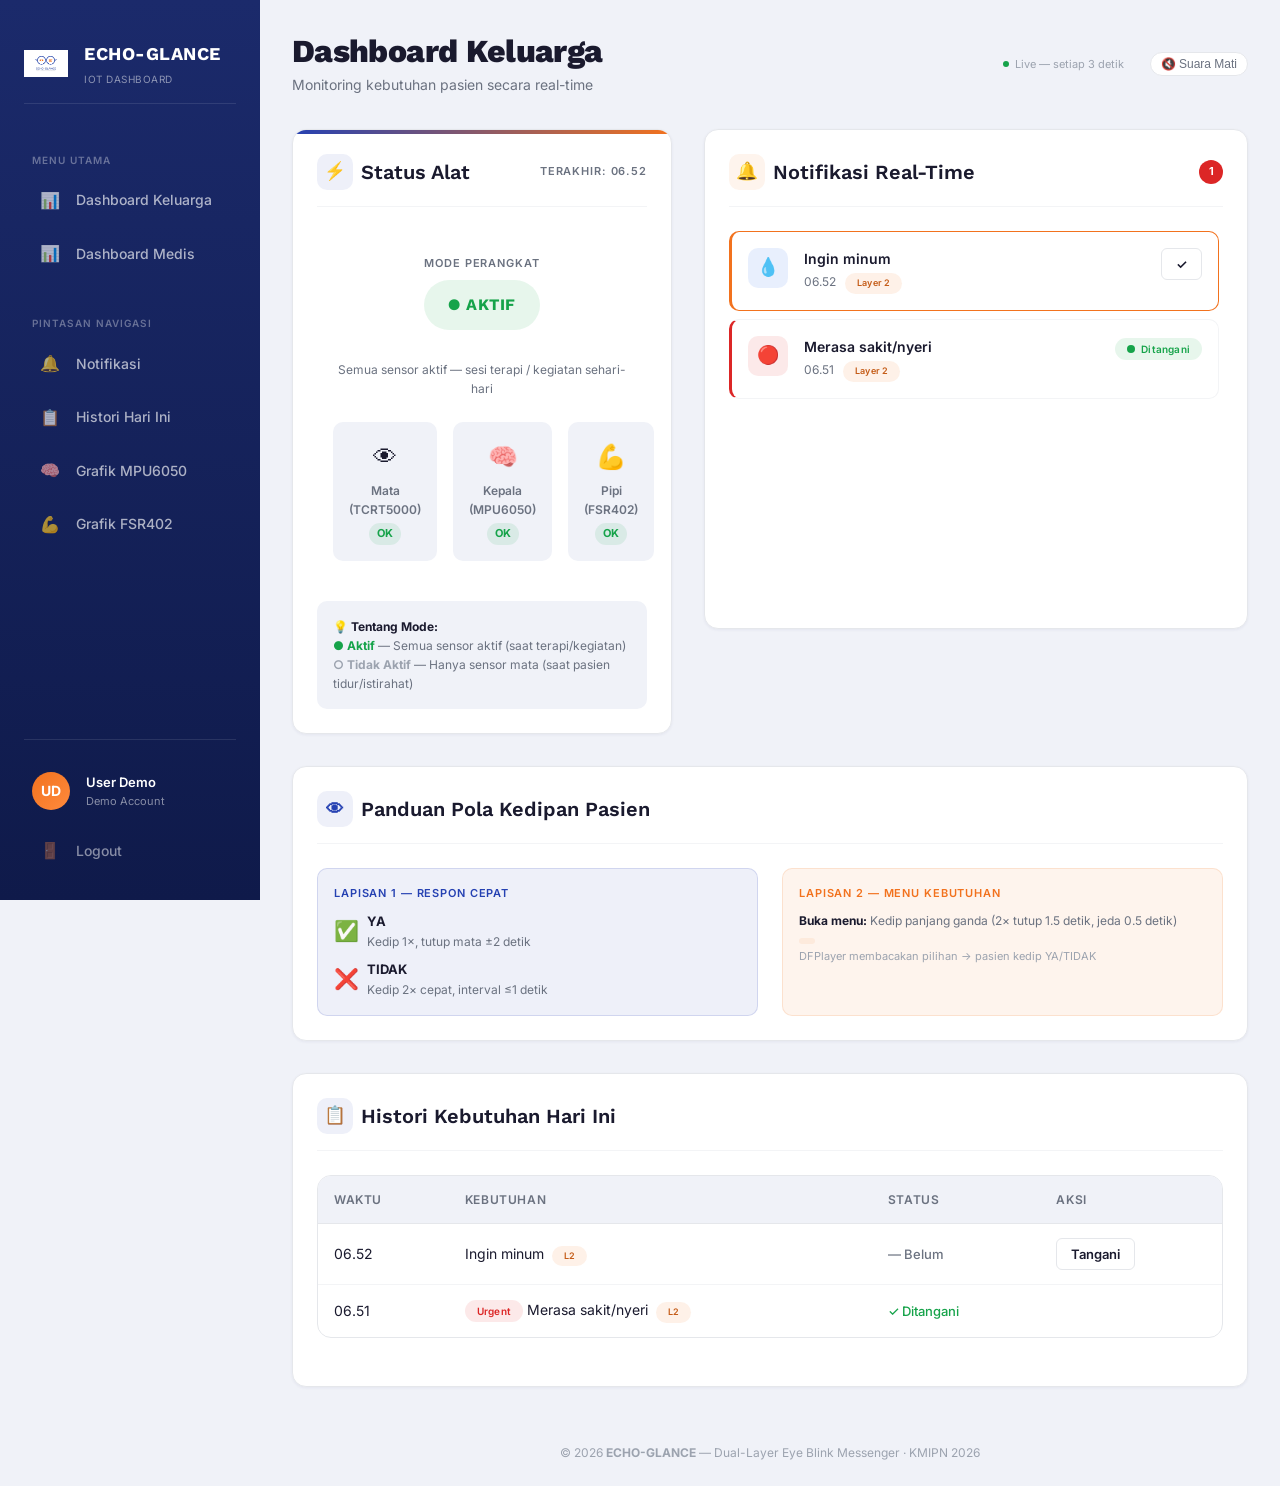
==== dashboard-keluarga.html @ a1eda0a3 "Add files via upload" ====
<!DOCTYPE html>
<html lang="id">
<head>
    <meta charset="UTF-8">
    <meta name="viewport" content="width=device-width, initial-scale=1.0">
    <meta name="description" content="ECHO-GLANCE — Dual-Layer Eye Blink Messenger IoT Dashboard">
    <title>ECHO-GLANCE - Dashboard</title>
    <link rel="icon" type="image/png" href="assets/img/logo_echo_glance.png">
    <link rel="preconnect" href="https://fonts.googleapis.com">
    <link rel="preconnect" href="https://fonts.gstatic.com" crossorigin>
    <link rel="stylesheet" href="assets/css/style.css">
    <link rel="stylesheet" href="assets/css/dashboard.css">
</head>
<body>
<!-- Mobile Menu Toggle -->
<button class="mobile-menu-toggle" id="mobileMenuToggle" aria-label="Toggle Menu">☰</button>
<!-- Mobile Overlay -->
<div class="mobile-overlay" id="mobileOverlay"></div>
<!-- Sidebar -->
<aside class="sidebar" id="sidebar">
    <div class="sidebar-logo">
        <img src="assets/img/logo_echo_glance.png" alt="ECHO-GLANCE Logo">
        <div>
            <div class="brand-name">ECHO-GLANCE</div>
            <div class="brand-tagline">IoT Dashboard</div>
        </div>
    </div>
    <nav class="sidebar-nav">
        <div class="nav-section-label">Menu Utama</div>
        <a href="dashboard-keluarga.html" class="nav-item"><span class="nav-icon">📊</span><span>Dashboard Keluarga</span></a>
        <a href="dashboard-medis.html" class="nav-item"><span class="nav-icon">📊</span><span>Dashboard Medis</span></a>
        
        <div class="nav-section-label" style="margin-top: var(--space-md);">Pintasan Navigasi</div>
        <a href="#overview" class="nav-item" onclick="if(window.switchTab) switchTab('overview')"><span class="nav-icon">🔔</span><span>Notifikasi</span></a>
        <a href="#histori" class="nav-item" onclick="if(window.switchTab) switchTab('histori')"><span class="nav-icon">📋</span><span>Histori Hari Ini</span></a>
        <a href="#grafik-mpu" class="nav-item" onclick="if(window.switchTab) switchTab('grafik')"><span class="nav-icon">🧠</span><span>Grafik MPU6050</span></a>
        <a href="#grafik-fsr" class="nav-item" onclick="if(window.switchTab) switchTab('grafik')"><span class="nav-icon">💪</span><span>Grafik FSR402</span></a>
    </nav>
    <div class="sidebar-footer">
        <div class="sidebar-user">
            <div class="user-avatar">UD</div>
            <div class="user-info">
                <div class="user-name">User Demo</div>
                <div class="user-role">Demo Account</div>
            </div>
        </div>
        <a href="index.html" class="nav-item" style="margin-top: var(--space-sm); color: rgba(255,255,255,0.5);">
            <span class="nav-icon">🚪</span><span>Logout</span>
        </a>
    </div>
</aside>
<script>
document.addEventListener('DOMContentLoaded', function() {
    const toggle = document.getElementById('mobileMenuToggle');
    const sidebar = document.getElementById('sidebar');
    const overlay = document.getElementById('mobileOverlay');
    if (toggle) toggle.addEventListener('click', () => { sidebar.classList.toggle('open'); overlay.classList.toggle('show'); });
    if (overlay) overlay.addEventListener('click', () => { sidebar.classList.remove('open'); overlay.classList.remove('show'); });
    
    document.querySelectorAll('.sidebar-nav a').forEach(a => {
        a.addEventListener('click', () => {
            if(sidebar.classList.contains('open')) {
                sidebar.classList.remove('open');
                overlay.classList.remove('show');
            }
        });
    });
});
</script>
<main class="main-content">
    <!-- Header -->
    <div class="dashboard-header animate-fadeInUp">
        <div>
            <h1>Dashboard Keluarga</h1>
            <p class="page-subtitle">Monitoring kebutuhan pasien secara real-time</p>
        </div>
        <div class="header-actions">
            <div class="refresh-indicator">
                <span class="refresh-dot"></span>
                <span>Live — setiap 3 detik</span>
            </div>
            <button class="audio-toggle" id="audioToggleBtn" onclick="EchoGlance.toggleAudio()">
                🔇 Suara Mati
            </button>
        </div>
    </div>

    <!-- Top Grid: Device Status + Notifications -->
    <div class="grid-keluarga-top">
        <!-- Device Status Card -->
        <div class="card device-status-card animate-fadeInUp stagger-1">
            <div class="card-header">
                <h3>
                    <span class="card-icon card-icon-primary">⚡</span>
                    Status Alat
                </h3>
                <span class="label-small" id="deviceLastUpdated">—</span>
            </div>

            <div class="status-device">
                <div class="device-mode-label">Mode Perangkat</div>
                <div class="status-badge-lg tidak-aktif" id="deviceModeBadge">
                    ○ MEMUAT...
                </div>
                <p id="deviceModeDesc" style="font-size:0.75rem;color:var(--color-text-muted);margin-top:6px;margin-bottom:var(--space-md);">
                    Memuat status perangkat...
                </p>

                <div class="sensor-grid">
                    <div class="sensor-item">
                        <span class="sensor-icon">👁</span>
                        <span class="sensor-name">Mata (TCRT5000)</span>
                        <span class="sensor-status ok" id="sensorMata">—</span>
                    </div>
                    <div class="sensor-item">
                        <span class="sensor-icon">🧠</span>
                        <span class="sensor-name">Kepala (MPU6050)</span>
                        <span class="sensor-status ok" id="sensorMPU">—</span>
                    </div>
                    <div class="sensor-item">
                        <span class="sensor-icon">💪</span>
                        <span class="sensor-name">Pipi (FSR402)</span>
                        <span class="sensor-status ok" id="sensorFSR">—</span>
                    </div>
                </div>
            </div>

            <!-- Mode Info -->
            <div style="margin-top:var(--space-md);padding:var(--space-md);background:var(--color-bg);border-radius:var(--radius-md);font-size:0.75rem;color:var(--color-text-muted);">
                <strong style="color:var(--color-text);">💡 Tentang Mode:</strong><br>
                <strong style="color:var(--color-success);">● Aktif</strong> — Semua sensor aktif (saat terapi/kegiatan)<br>
                <strong style="color:#9CA3AF;">○ Tidak Aktif</strong> — Hanya sensor mata (saat pasien tidur/istirahat)
            </div>
        </div>

        <!-- Notification Panel -->
        <div class="card notification-panel animate-fadeInUp stagger-2">
            <div class="card-header">
                <h3>
                    <span class="card-icon card-icon-accent">🔔</span>
                    Notifikasi Real-Time
                </h3>
                <div class="notification-count zero" id="notifCountBadge">0</div>
            </div>

            <div class="notification-list" id="notificationList">
                <div class="empty-state">
                    <div class="empty-icon">⏳</div>
                    <div class="empty-title">Memuat notifikasi...</div>
                </div>
            </div>
        </div>
    </div>

    <!-- Blink Pattern Guide -->
    <div class="card animate-fadeInUp stagger-3" style="margin-bottom:var(--space-xl);">
        <div class="card-header">
            <h3>
                <span class="card-icon card-icon-primary">👁</span>
                Panduan Pola Kedipan Pasien
            </h3>
        </div>

        <div class="grid-2col gap-lg">
            <!-- Layer 1 -->
            <div style="padding:var(--space-md);border-radius:var(--radius-md);background:var(--color-primary-surface);border:1px solid rgba(37,65,178,0.15);">
                <div class="label-small" style="color:var(--color-primary);margin-bottom:var(--space-sm);">Lapisan 1 — Respon Cepat</div>
                <div style="display:flex;flex-direction:column;gap:var(--space-sm);">
                    <div style="display:flex;align-items:center;gap:var(--space-sm);font-size:0.8125rem;">
                        <span style="font-size:1.25rem;">✅</span>
                        <div>
                            <strong style="color:var(--color-text);">YA</strong>
                            <div style="color:var(--color-text-muted);font-size:0.75rem;">Kedip 1×, tutup mata ±2 detik</div>
                        </div>
                    </div>
                    <div style="display:flex;align-items:center;gap:var(--space-sm);font-size:0.8125rem;">
                        <span style="font-size:1.25rem;">❌</span>
                        <div>
                            <strong style="color:var(--color-text);">TIDAK</strong>
                            <div style="color:var(--color-text-muted);font-size:0.75rem;">Kedip 2× cepat, interval ≤1 detik</div>
                        </div>
                    </div>
                </div>
            </div>

            <!-- Layer 2 -->
            <div style="padding:var(--space-md);border-radius:var(--radius-md);background:var(--color-accent-surface);border:1px solid rgba(242,114,30,0.15);">
                <div class="label-small" style="color:var(--color-accent);margin-bottom:var(--space-sm);">Lapisan 2 — Menu Kebutuhan</div>
                <div style="font-size:0.75rem;color:var(--color-text-muted);margin-bottom:var(--space-sm);">
                    <strong style="color:var(--color-text);">Buka menu:</strong> Kedip panjang ganda (2× tutup 1.5 detik, jeda 0.5 detik)
                </div>
                <div style="display:flex;flex-wrap:wrap;gap:4px;">
                    
                        <span style="font-size:0.6875rem;padding:3px 8px;border-radius:var(--radius-full);background:rgba(242,114,30,0.08);color:var(--color-text);white-space:nowrap;"></span>
                    
                </div>
                <div style="font-size:0.6875rem;color:var(--color-text-light);margin-top:var(--space-xs);">
                    DFPlayer membacakan pilihan → pasien kedip YA/TIDAK
                </div>
            </div>
        </div>
    </div>

    <!-- History Table -->
    <div class="card history-section animate-fadeInUp stagger-4" id="histori">
        <div class="card-header">
            <h3>
                <span class="card-icon card-icon-primary">📋</span>
                Histori Kebutuhan Hari Ini
            </h3>
        </div>

        <div class="table-wrapper">
            <table class="table" id="keluargaHistoryTable">
                <thead>
                    <tr>
                        <th>Waktu</th>
                        <th>Kebutuhan</th>
                        <th>Status</th>
                        <th>Aksi</th>
                    </tr>
                </thead>
                <tbody id="keluargaHistoryBody">
                    <tr><td colspan="4" class="text-center text-muted" style="padding:2rem;">Memuat data...</td></tr>
                </tbody>
            </table>
        </div>

        <div class="pagination" id="keluargaHistoryPagination"></div>
    </div>
</main>

<!-- Scripts -->
<script src="assets/js/realtime.js"></script>
<script>
document.addEventListener('DOMContentLoaded', function() {
    EchoGlance.init({ pollingInterval: 3000 });
    EchoGlance.requestNotifPermission();

    loadAllData();
    EchoGlance.startPolling([loadAllData], 3000);

    function loadAllData() {
        EchoGlance.fetchDeviceStatus();
        EchoGlance.fetchNotifications({
            today: true,
            limit: 20,
            renderTarget: 'notificationList',
            showAction: true
        });
    }

    loadHistory(1);
    setInterval(() => loadHistory(window._currentHistoryPage || 1), 10000);
});

function loadHistory(page) {
    window._currentHistoryPage = page;
    EchoGlance.fetchKeluargaHistory({
        page: page,
        limit: 10,
        renderTarget: 'keluargaHistoryBody',
        paginationTarget: 'keluargaHistoryPagination',
        onPageChange: 'loadHistory'
    });
}
</script>



    <!-- Footer branding -->
    <footer class="main-footer" style="text-align: center; padding: var(--space-lg); color: var(--color-text-light); font-size: 0.75rem; margin-left: 260px;">
        <p>© 2026 <strong>ECHO-GLANCE</strong> — Dual-Layer Eye Blink Messenger · KMIPN 2026</p>
    </footer>

    
        
            <script src=""></script>
        
    
</body>
</html>
---- assets/css/style.css ----
/* ============================================================
   ECHO-GLANCE — Global Stylesheet
   Dual-Layer Eye Blink Messenger IoT Dashboard
   ============================================================ */

/* === GOOGLE FONTS === */
@import url('https://fonts.googleapis.com/css2?family=Work+Sans:wght@500;600;700;800&family=Inter:wght@300;400;500;600;700&display=swap');

/* === CSS RESET === */
*, *::before, *::after {
    margin: 0;
    padding: 0;
    box-sizing: border-box;
}

/* === DESIGN TOKENS === */
:root {
    /* Brand Colors */
    --color-primary: #2541B2;
    --color-primary-dark: #1B2A6B;
    --color-primary-light: #3B5CE4;
    --color-primary-surface: rgba(37, 65, 178, 0.08);
    --color-accent: #F2721E;
    --color-accent-light: #FF8A3D;
    --color-accent-surface: rgba(242, 114, 30, 0.08);

    /* Neutrals */
    --color-bg: #F0F2F8;
    --color-bg-alt: #E8EBF5;
    --color-card: #FFFFFF;
    --color-text: #1A1A2E;
    --color-text-muted: #6B7280;
    --color-text-light: #9CA3AF;
    --color-border: #E5E7EB;
    --color-border-light: #F3F4F6;

    /* Semantic Colors */
    --color-success: #16A34A;
    --color-success-surface: rgba(22, 163, 74, 0.1);
    --color-warning: #D97706;
    --color-warning-surface: rgba(217, 119, 6, 0.1);
    --color-danger: #DC2626;
    --color-danger-surface: rgba(220, 38, 38, 0.1);
    --color-info: #2563EB;
    --color-info-surface: rgba(37, 99, 235, 0.1);

    /* Typography */
    --font-display: 'Work Sans', sans-serif;
    --font-body: 'Inter', sans-serif;

    /* Spacing */
    --space-xs: 0.25rem;
    --space-sm: 0.5rem;
    --space-md: 1rem;
    --space-lg: 1.5rem;
    --space-xl: 2rem;
    --space-2xl: 3rem;
    --space-3xl: 4rem;

    /* Radii */
    --radius-sm: 6px;
    --radius-md: 10px;
    --radius-lg: 14px;
    --radius-xl: 20px;
    --radius-full: 9999px;

    /* Shadows */
    --shadow-sm: 0 1px 3px rgba(27, 42, 107, 0.06);
    --shadow-md: 0 4px 12px rgba(27, 42, 107, 0.08);
    --shadow-lg: 0 8px 30px rgba(27, 42, 107, 0.12);
    --shadow-xl: 0 20px 60px rgba(27, 42, 107, 0.15);
    --shadow-glow-primary: 0 0 20px rgba(37, 65, 178, 0.3);
    --shadow-glow-accent: 0 0 20px rgba(242, 114, 30, 0.3);

    /* Transitions */
    --transition-fast: 150ms ease;
    --transition-base: 250ms ease;
    --transition-slow: 400ms ease;
    --transition-spring: 350ms cubic-bezier(0.34, 1.56, 0.64, 1);
}

/* === BASE === */
html {
    scroll-behavior: smooth;
    -webkit-font-smoothing: antialiased;
    -moz-osx-font-smoothing: grayscale;
}

body {
    font-family: var(--font-body);
    font-size: 0.9375rem;
    font-weight: 400;
    line-height: 1.6;
    color: var(--color-text);
    background-color: var(--color-bg);
    min-height: 100vh;
}

/* === TYPOGRAPHY === */
h1, h2, h3, h4, h5, h6 {
    font-family: var(--font-display);
    color: var(--color-text);
    line-height: 1.2;
}

h1 {
    font-size: 2rem;
    font-weight: 800;
    letter-spacing: -0.02em;
}

h2 {
    font-size: 1.5rem;
    font-weight: 700;
    letter-spacing: -0.01em;
}

h3 {
    font-size: 1.25rem;
    font-weight: 600;
}

h4 {
    font-family: var(--font-body);
    font-size: 1rem;
    font-weight: 600;
}

.label-small {
    font-family: var(--font-body);
    font-size: 0.6875rem;
    font-weight: 600;
    letter-spacing: 0.08em;
    text-transform: uppercase;
    color: var(--color-text-muted);
}

.text-muted {
    color: var(--color-text-muted);
}

.text-accent {
    color: var(--color-accent);
}

.text-primary {
    color: var(--color-primary);
}

a {
    color: var(--color-primary);
    text-decoration: none;
    transition: color var(--transition-fast);
}

a:hover {
    color: var(--color-primary-light);
}

/* === LAYOUT === */
.container {
    width: 100%;
    max-width: 1400px;
    margin: 0 auto;
    padding: 0 var(--space-lg);
}

.page-wrapper {
    display: flex;
    min-height: 100vh;
}

.main-content {
    flex: 1;
    padding: var(--space-xl);
    margin-left: 260px;
    min-height: 100vh;
    transition: margin-left var(--transition-base);
}

/* === CARD === */
.card {
    background: var(--color-card);
    border: 1px solid var(--color-border);
    border-radius: var(--radius-lg);
    padding: var(--space-lg);
    box-shadow: var(--shadow-sm);
    transition: box-shadow var(--transition-base), transform var(--transition-base);
    position: relative;
    overflow: hidden;
}

.card:hover {
    box-shadow: var(--shadow-md);
}

.card-glass {
    background: rgba(255, 255, 255, 0.7);
    backdrop-filter: blur(16px);
    -webkit-backdrop-filter: blur(16px);
    border: 1px solid rgba(255, 255, 255, 0.3);
}

.card-header {
    display: flex;
    align-items: center;
    justify-content: space-between;
    margin-bottom: var(--space-lg);
    padding-bottom: var(--space-md);
    border-bottom: 1px solid var(--color-border-light);
}

.card-header h3 {
    display: flex;
    align-items: center;
    gap: var(--space-sm);
}

.card-header .card-icon {
    width: 36px;
    height: 36px;
    border-radius: var(--radius-md);
    display: flex;
    align-items: center;
    justify-content: center;
    font-size: 1.1rem;
}

.card-icon-primary {
    background: var(--color-primary-surface);
    color: var(--color-primary);
}

.card-icon-accent {
    background: var(--color-accent-surface);
    color: var(--color-accent);
}

.card-icon-success {
    background: var(--color-success-surface);
    color: var(--color-success);
}

.card-icon-danger {
    background: var(--color-danger-surface);
    color: var(--color-danger);
}

/* === STAT CARD === */
.stat-card {
    padding: var(--space-lg);
    border-radius: var(--radius-lg);
    background: var(--color-card);
    border: 1px solid var(--color-border);
    box-shadow: var(--shadow-sm);
    transition: all var(--transition-base);
}

.stat-card:hover {
    transform: translateY(-2px);
    box-shadow: var(--shadow-md);
}

.stat-card .stat-value {
    font-family: var(--font-display);
    font-size: 1.75rem;
    font-weight: 800;
    line-height: 1;
    margin: var(--space-sm) 0;
}

.stat-card .stat-label {
    font-size: 0.8125rem;
    color: var(--color-text-muted);
    font-weight: 500;
}

/* === BADGES === */
.badge {
    display: inline-flex;
    align-items: center;
    gap: 6px;
    padding: 4px 12px;
    border-radius: var(--radius-full);
    font-size: 0.75rem;
    font-weight: 600;
    letter-spacing: 0.02em;
    line-height: 1.4;
    white-space: nowrap;
}

.badge-aktif {
    background: var(--color-success-surface);
    color: var(--color-success);
}

.badge-aktif::before {
    content: '';
    width: 8px;
    height: 8px;
    border-radius: 50%;
    background: var(--color-success);
    animation: pulse-dot 2s ease-in-out infinite;
}

.badge-nonaktif {
    background: #F3F4F6;
    color: #6B7280;
}

.badge-nonaktif::before {
    content: '';
    width: 8px;
    height: 8px;
    border-radius: 50%;
    background: #9CA3AF;
}

.badge-urgent {
    background: var(--color-danger-surface);
    color: var(--color-danger);
}

.badge-warning {
    background: var(--color-warning-surface);
    color: var(--color-warning);
}

.badge-info {
    background: var(--color-info-surface);
    color: var(--color-info);
}

.badge-primary {
    background: var(--color-primary-surface);
    color: var(--color-primary);
}

.badge-layer1 {
    background: rgba(37, 65, 178, 0.1);
    color: #1B2A6B;
}

.badge-layer2 {
    background: rgba(242, 114, 30, 0.1);
    color: #C45B16;
}

.badge-role {
    background: linear-gradient(135deg, var(--color-primary), var(--color-primary-light));
    color: #FFFFFF;
    padding: 4px 14px;
    font-size: 0.6875rem;
    text-transform: uppercase;
    letter-spacing: 0.06em;
}

/* === BUTTONS === */
.btn {
    display: inline-flex;
    align-items: center;
    justify-content: center;
    gap: 8px;
    padding: 0.625rem 1.25rem;
    border-radius: var(--radius-md);
    border: none;
    font-family: var(--font-body);
    font-size: 0.875rem;
    font-weight: 600;
    cursor: pointer;
    transition: all var(--transition-base);
    text-decoration: none;
    line-height: 1.4;
    white-space: nowrap;
}

.btn:active {
    transform: scale(0.97);
}

.btn-primary {
    background: linear-gradient(135deg, var(--color-primary), var(--color-primary-light));
    color: #FFFFFF;
    box-shadow: 0 2px 8px rgba(37, 65, 178, 0.25);
}

.btn-primary:hover {
    background: linear-gradient(135deg, var(--color-primary-dark), var(--color-primary));
    box-shadow: var(--shadow-glow-primary);
    color: #FFFFFF;
    transform: translateY(-1px);
}

.btn-accent {
    background: linear-gradient(135deg, var(--color-accent), var(--color-accent-light));
    color: #FFFFFF;
    box-shadow: 0 2px 8px rgba(242, 114, 30, 0.25);
}

.btn-accent:hover {
    box-shadow: var(--shadow-glow-accent);
    color: #FFFFFF;
    transform: translateY(-1px);
}

.btn-outline {
    background: transparent;
    border: 1.5px solid var(--color-border);
    color: var(--color-text);
}

.btn-outline:hover {
    border-color: var(--color-primary);
    color: var(--color-primary);
    background: var(--color-primary-surface);
}

.btn-ghost {
    background: transparent;
    color: var(--color-text-muted);
    padding: 0.5rem 0.75rem;
}

.btn-ghost:hover {
    background: var(--color-bg-alt);
    color: var(--color-text);
}

.btn-danger {
    background: var(--color-danger);
    color: #FFFFFF;
}

.btn-danger:hover {
    background: #B91C1C;
    box-shadow: 0 4px 12px rgba(220, 38, 38, 0.3);
}

.btn-success {
    background: var(--color-success);
    color: #FFFFFF;
}

.btn-success:hover {
    background: #15803D;
}

.btn-sm {
    padding: 0.375rem 0.875rem;
    font-size: 0.8125rem;
    border-radius: var(--radius-sm);
}

.btn-lg {
    padding: 0.875rem 1.75rem;
    font-size: 1rem;
    border-radius: var(--radius-md);
}

.btn-icon {
    width: 36px;
    height: 36px;
    padding: 0;
    border-radius: var(--radius-md);
}

.btn-loading {
    position: relative;
    color: transparent !important;
    pointer-events: none;
}

.btn-loading::after {
    content: '';
    position: absolute;
    width: 18px;
    height: 18px;
    border: 2px solid rgba(255,255,255,0.3);
    border-top-color: #fff;
    border-radius: 50%;
    animation: spin 0.6s linear infinite;
}

/* === FORM ELEMENTS === */
.form-group {
    margin-bottom: var(--space-lg);
    position: relative;
}

.form-label {
    display: block;
    font-size: 0.8125rem;
    font-weight: 600;
    color: var(--color-text);
    margin-bottom: 6px;
}

.form-input {
    width: 100%;
    padding: 0.75rem 1rem;
    border: 1.5px solid var(--color-border);
    border-radius: var(--radius-md);
    font-family: var(--font-body);
    font-size: 0.9375rem;
    color: var(--color-text);
    background: var(--color-card);
    transition: all var(--transition-fast);
    outline: none;
}

.form-input:focus {
    border-color: var(--color-primary);
    box-shadow: 0 0 0 3px var(--color-primary-surface);
}

.form-input::placeholder {
    color: var(--color-text-light);
}

.form-input.error {
    border-color: var(--color-danger);
    box-shadow: 0 0 0 3px var(--color-danger-surface);
}

.form-select {
    width: 100%;
    padding: 0.75rem 2.5rem 0.75rem 1rem;
    border: 1.5px solid var(--color-border);
    border-radius: var(--radius-md);
    font-family: var(--font-body);
    font-size: 0.9375rem;
    color: var(--color-text);
    background: var(--color-card) url("data:image/svg+xml,%3Csvg xmlns='http://www.w3.org/2000/svg' width='12' height='12' viewBox='0 0 12 12'%3E%3Cpath fill='%236B7280' d='M6 8.825L.35 3.175l.7-.7L6 7.425l4.95-4.95.7.7z'/%3E%3C/svg%3E") no-repeat right 1rem center;
    appearance: none;
    cursor: pointer;
    outline: none;
    transition: all var(--transition-fast);
}

.form-select:focus {
    border-color: var(--color-primary);
    box-shadow: 0 0 0 3px var(--color-primary-surface);
}

.form-error {
    font-size: 0.8125rem;
    color: var(--color-danger);
    margin-top: 4px;
    display: flex;
    align-items: center;
    gap: 4px;
}

.form-hint {
    font-size: 0.8125rem;
    color: var(--color-text-muted);
    margin-top: 4px;
}

/* === TABLES === */
.table-wrapper {
    overflow-x: auto;
    border-radius: var(--radius-lg);
    border: 1px solid var(--color-border);
}

.table {
    width: 100%;
    border-collapse: collapse;
    font-size: 0.875rem;
}

.table thead {
    background: var(--color-bg);
}

.table th {
    padding: 0.875rem 1rem;
    text-align: left;
    font-weight: 600;
    font-size: 0.75rem;
    text-transform: uppercase;
    letter-spacing: 0.05em;
    color: var(--color-text-muted);
    border-bottom: 1px solid var(--color-border);
    white-space: nowrap;
}

.table td {
    padding: 0.875rem 1rem;
    border-bottom: 1px solid var(--color-border-light);
    vertical-align: middle;
}

.table tbody tr {
    transition: background var(--transition-fast);
}

.table tbody tr:hover {
    background: var(--color-primary-surface);
}

.table tbody tr:last-child td {
    border-bottom: none;
}

.table tbody tr.row-layer1 {
    background: rgba(37, 65, 178, 0.03);
}

.table tbody tr.row-layer2 {
    background: rgba(242, 114, 30, 0.03);
}

/* === PAGINATION === */
.pagination {
    display: flex;
    align-items: center;
    justify-content: center;
    gap: 4px;
    margin-top: var(--space-lg);
}

.pagination .page-btn {
    min-width: 36px;
    height: 36px;
    display: flex;
    align-items: center;
    justify-content: center;
    border-radius: var(--radius-sm);
    border: 1px solid var(--color-border);
    background: var(--color-card);
    color: var(--color-text-muted);
    font-size: 0.8125rem;
    font-weight: 500;
    cursor: pointer;
    transition: all var(--transition-fast);
}

.pagination .page-btn:hover {
    border-color: var(--color-primary);
    color: var(--color-primary);
}

.pagination .page-btn.active {
    background: var(--color-primary);
    border-color: var(--color-primary);
    color: #FFFFFF;
}

.pagination .page-btn:disabled {
    opacity: 0.4;
    cursor: not-allowed;
}

/* === SIDEBAR === */
.sidebar {
    position: fixed;
    top: 0;
    left: 0;
    width: 260px;
    height: 100vh;
    background: linear-gradient(180deg, var(--color-primary-dark) 0%, #0F1A4A 100%);
    padding: var(--space-lg);
    display: flex;
    flex-direction: column;
    z-index: 100;
    overflow-y: auto;
    transition: transform var(--transition-base);
}

.sidebar-logo {
    display: flex;
    align-items: center;
    gap: var(--space-md);
    padding: var(--space-md) 0;
    margin-bottom: var(--space-xl);
    border-bottom: 1px solid rgba(255,255,255,0.1);
}

.sidebar-logo img {
    width: 44px;
    height: 44px;
    object-fit: contain;
}

.sidebar-logo .brand-name {
    font-family: var(--font-display);
    font-size: 1.125rem;
    font-weight: 700;
    color: #FFFFFF;
    letter-spacing: 0.03em;
}

.sidebar-logo .brand-tagline {
    font-size: 0.625rem;
    color: rgba(255,255,255,0.5);
    letter-spacing: 0.05em;
    text-transform: uppercase;
    margin-top: 2px;
}

.sidebar-nav {
    flex: 1;
    display: flex;
    flex-direction: column;
    gap: 4px;
}

.nav-section-label {
    font-size: 0.625rem;
    font-weight: 600;
    letter-spacing: 0.1em;
    text-transform: uppercase;
    color: rgba(255,255,255,0.35);
    padding: var(--space-md) var(--space-sm) var(--space-xs);
}

.nav-item {
    display: flex;
    align-items: center;
    gap: var(--space-md);
    padding: 0.75rem var(--space-md);
    border-radius: var(--radius-md);
    color: rgba(255,255,255,0.65);
    font-size: 0.875rem;
    font-weight: 500;
    transition: all var(--transition-fast);
    cursor: pointer;
    text-decoration: none;
}

.nav-item:hover {
    background: rgba(255,255,255,0.08);
    color: #FFFFFF;
}

.nav-item.active {
    background: rgba(255,255,255,0.12);
    color: #FFFFFF;
    font-weight: 600;
}

.nav-item.active::before {
    content: '';
    position: absolute;
    left: 0;
    width: 3px;
    height: 24px;
    background: var(--color-accent);
    border-radius: 0 3px 3px 0;
}

.nav-item .nav-icon {
    width: 20px;
    text-align: center;
    font-size: 1rem;
}

.sidebar-footer {
    padding-top: var(--space-lg);
    border-top: 1px solid rgba(255,255,255,0.1);
    margin-top: auto;
}

.sidebar-user {
    display: flex;
    align-items: center;
    gap: var(--space-md);
    padding: var(--space-sm);
}

.sidebar-user .user-avatar {
    width: 38px;
    height: 38px;
    border-radius: var(--radius-full);
    background: linear-gradient(135deg, var(--color-accent), var(--color-accent-light));
    display: flex;
    align-items: center;
    justify-content: center;
    color: #FFFFFF;
    font-weight: 700;
    font-size: 0.875rem;
}

.sidebar-user .user-info {
    flex: 1;
    min-width: 0;
}

.sidebar-user .user-name {
    font-size: 0.8125rem;
    font-weight: 600;
    color: #FFFFFF;
    white-space: nowrap;
    overflow: hidden;
    text-overflow: ellipsis;
}

.sidebar-user .user-role {
    font-size: 0.6875rem;
    color: rgba(255,255,255,0.5);
    text-transform: capitalize;
}

/* === NOTIFICATION CARDS === */
.notif-card {
    display: flex;
    align-items: flex-start;
    gap: var(--space-md);
    padding: var(--space-md);
    border-radius: var(--radius-md);
    border: 1px solid var(--color-border-light);
    background: var(--color-card);
    transition: all var(--transition-base);
    margin-bottom: var(--space-sm);
}

.notif-card:hover {
    box-shadow: var(--shadow-md);
}

.notif-card.new {
    animation: pulse-ring 1.5s ease-out 3;
    border-color: var(--color-accent);
}

.notif-card .notif-icon {
    width: 40px;
    height: 40px;
    border-radius: var(--radius-md);
    display: flex;
    align-items: center;
    justify-content: center;
    flex-shrink: 0;
    font-size: 1.125rem;
}

.notif-card .notif-content {
    flex: 1;
    min-width: 0;
}

.notif-card .notif-title {
    font-size: 0.875rem;
    font-weight: 600;
    color: var(--color-text);
    margin-bottom: 2px;
}

.notif-card .notif-time {
    font-size: 0.75rem;
    color: var(--color-text-muted);
}

.notif-card .notif-action {
    flex-shrink: 0;
}

/* Urgency variants */
.notif-urgent .notif-icon { background: var(--color-danger-surface); color: var(--color-danger); }
.notif-warning .notif-icon { background: var(--color-warning-surface); color: var(--color-warning); }
.notif-info .notif-icon { background: var(--color-info-surface); color: var(--color-info); }
.notif-default .notif-icon { background: #F3F4F6; color: #6B7280; }

.notif-urgent { border-left: 3px solid var(--color-danger); }
.notif-warning { border-left: 3px solid var(--color-warning); }
.notif-info { border-left: 3px solid var(--color-info); }
.notif-default { border-left: 3px solid #D1D5DB; }

/* === STATUS INDICATOR === */
.status-device {
    text-align: center;
    padding: var(--space-xl) var(--space-lg);
}

.status-device .status-badge-lg {
    display: inline-flex;
    align-items: center;
    gap: var(--space-sm);
    padding: 0.75rem 1.5rem;
    border-radius: var(--radius-full);
    font-family: var(--font-display);
    font-size: 1rem;
    font-weight: 700;
    letter-spacing: 0.03em;
    margin-bottom: var(--space-lg);
}

.status-badge-lg.aktif {
    background: var(--color-success-surface);
    color: var(--color-success);
    box-shadow: 0 0 0 0 rgba(22, 163, 74, 0.4);
    animation: pulse-glow-green 2s ease-in-out infinite;
}

.status-badge-lg.tidak-aktif {
    background: #F3F4F6;
    color: #6B7280;
}

.sensor-grid {
    display: grid;
    grid-template-columns: repeat(3, 1fr);
    gap: var(--space-md);
    margin-top: var(--space-lg);
}

.sensor-item {
    display: flex;
    flex-direction: column;
    align-items: center;
    gap: var(--space-xs);
    padding: var(--space-md);
    border-radius: var(--radius-md);
    background: var(--color-bg);
    transition: all var(--transition-fast);
}

.sensor-item:hover {
    background: var(--color-bg-alt);
}

.sensor-item .sensor-icon {
    font-size: 1.5rem;
}

.sensor-item .sensor-name {
    font-size: 0.75rem;
    font-weight: 600;
    color: var(--color-text-muted);
}

.sensor-item .sensor-status {
    font-size: 0.6875rem;
    font-weight: 700;
    padding: 2px 8px;
    border-radius: var(--radius-full);
}

.sensor-status.ok {
    background: var(--color-success-surface);
    color: var(--color-success);
}

.sensor-status.error {
    background: var(--color-danger-surface);
    color: var(--color-danger);
}

/* === FILTER BAR === */
.filter-bar {
    display: flex;
    align-items: center;
    gap: var(--space-md);
    flex-wrap: wrap;
}

.filter-bar .form-input,
.filter-bar .form-select {
    max-width: 200px;
}

.search-input-wrapper {
    position: relative;
}

.search-input-wrapper .search-icon {
    position: absolute;
    left: 12px;
    top: 50%;
    transform: translateY(-50%);
    color: var(--color-text-muted);
    font-size: 0.875rem;
    pointer-events: none;
}

.search-input-wrapper .form-input {
    padding-left: 36px;
}

/* === CHART CONTAINER === */
.chart-container {
    position: relative;
    width: 100%;
    height: 320px;
    padding: var(--space-md);
}

.chart-metrics {
    display: grid;
    grid-template-columns: repeat(auto-fit, minmax(160px, 1fr));
    gap: var(--space-md);
    margin-top: var(--space-lg);
}

.chart-metric-card {
    padding: var(--space-md);
    border-radius: var(--radius-md);
    background: var(--color-bg);
    text-align: center;
}

.chart-metric-card .metric-value {
    font-family: var(--font-display);
    font-size: 1.375rem;
    font-weight: 700;
    color: var(--color-primary);
}

.chart-metric-card .metric-label {
    font-size: 0.75rem;
    color: var(--color-text-muted);
    margin-top: 2px;
}

/* === MODAL === */
.modal-overlay {
    position: fixed;
    inset: 0;
    background: rgba(0, 0, 0, 0.5);
    backdrop-filter: blur(4px);
    z-index: 1000;
    display: flex;
    align-items: center;
    justify-content: center;
    opacity: 0;
    visibility: hidden;
    transition: all var(--transition-base);
}

.modal-overlay.show {
    opacity: 1;
    visibility: visible;
}

.modal {
    background: var(--color-card);
    border-radius: var(--radius-xl);
    padding: var(--space-xl);
    width: 90%;
    max-width: 480px;
    box-shadow: var(--shadow-xl);
    transform: scale(0.9) translateY(20px);
    transition: transform var(--transition-spring);
}

.modal-overlay.show .modal {
    transform: scale(1) translateY(0);
}

.modal-header {
    display: flex;
    align-items: center;
    justify-content: space-between;
    margin-bottom: var(--space-lg);
}

.modal-header h3 {
    font-size: 1.125rem;
}

.modal-close {
    width: 32px;
    height: 32px;
    border-radius: var(--radius-full);
    border: none;
    background: var(--color-bg);
    color: var(--color-text-muted);
    cursor: pointer;
    display: flex;
    align-items: center;
    justify-content: center;
    transition: all var(--transition-fast);
}

.modal-close:hover {
    background: var(--color-danger-surface);
    color: var(--color-danger);
}

.modal-body {
    margin-bottom: var(--space-xl);
}

.modal-footer {
    display: flex;
    justify-content: flex-end;
    gap: var(--space-sm);
}

/* === ALERT / TOAST === */
.alert {
    padding: var(--space-md) var(--space-lg);
    border-radius: var(--radius-md);
    font-size: 0.875rem;
    font-weight: 500;
    display: flex;
    align-items: center;
    gap: var(--space-sm);
    margin-bottom: var(--space-md);
}

.alert-success {
    background: var(--color-success-surface);
    color: var(--color-success);
    border: 1px solid rgba(22, 163, 74, 0.2);
}

.alert-danger {
    background: var(--color-danger-surface);
    color: var(--color-danger);
    border: 1px solid rgba(220, 38, 38, 0.2);
}

.alert-warning {
    background: var(--color-warning-surface);
    color: var(--color-warning);
    border: 1px solid rgba(217, 119, 6, 0.2);
}

.alert-info {
    background: var(--color-info-surface);
    color: var(--color-info);
    border: 1px solid rgba(37, 99, 235, 0.2);
}

.toast {
    position: fixed;
    top: 20px;
    right: 20px;
    z-index: 2000;
    transform: translateX(120%);
    transition: transform var(--transition-spring);
}

.toast.show {
    transform: translateX(0);
}

/* === EMPTY STATE === */
.empty-state {
    text-align: center;
    padding: var(--space-3xl) var(--space-xl);
    color: var(--color-text-muted);
}

.empty-state .empty-icon {
    font-size: 3rem;
    margin-bottom: var(--space-md);
    opacity: 0.4;
}

.empty-state .empty-title {
    font-size: 1rem;
    font-weight: 600;
    margin-bottom: var(--space-xs);
    color: var(--color-text);
}

.empty-state .empty-desc {
    font-size: 0.875rem;
}

/* === ANIMATIONS === */
@keyframes pulse-ring {
    0% { box-shadow: 0 0 0 0 rgba(242, 114, 30, 0.4); }
    70% { box-shadow: 0 0 0 12px rgba(242, 114, 30, 0); }
    100% { box-shadow: 0 0 0 0 rgba(242, 114, 30, 0); }
}

@keyframes pulse-dot {
    0%, 100% { opacity: 1; }
    50% { opacity: 0.4; }
}

@keyframes pulse-glow-green {
    0%, 100% { box-shadow: 0 0 0 0 rgba(22, 163, 74, 0.4); }
    50% { box-shadow: 0 0 0 8px rgba(22, 163, 74, 0); }
}

@keyframes spin {
    to { transform: rotate(360deg); }
}

@keyframes fadeInUp {
    from {
        opacity: 0;
        transform: translateY(16px);
    }
    to {
        opacity: 1;
        transform: translateY(0);
    }
}

@keyframes fadeIn {
    from { opacity: 0; }
    to { opacity: 1; }
}

@keyframes slideInRight {
    from { transform: translateX(100%); opacity: 0; }
    to { transform: translateX(0); opacity: 1; }
}

@keyframes slideInLeft {
    from { transform: translateX(-20px); opacity: 0; }
    to { transform: translateX(0); opacity: 1; }
}

@keyframes scaleIn {
    from { transform: scale(0.8); opacity: 0; }
    to { transform: scale(1); opacity: 1; }
}

.animate-fadeInUp {
    animation: fadeInUp 0.5s ease both;
}

.animate-fadeIn {
    animation: fadeIn 0.4s ease both;
}

.animate-slideInRight {
    animation: slideInRight 0.4s ease both;
}

.animate-scaleIn {
    animation: scaleIn 0.3s var(--transition-spring) both;
}

/* Stagger delays for lists */
.stagger-1 { animation-delay: 0.05s; }
.stagger-2 { animation-delay: 0.1s; }
.stagger-3 { animation-delay: 0.15s; }
.stagger-4 { animation-delay: 0.2s; }
.stagger-5 { animation-delay: 0.25s; }
.stagger-6 { animation-delay: 0.3s; }

/* === SCROLLBAR === */
::-webkit-scrollbar {
    width: 6px;
    height: 6px;
}

::-webkit-scrollbar-track {
    background: transparent;
}

::-webkit-scrollbar-thumb {
    background: var(--color-border);
    border-radius: var(--radius-full);
}

::-webkit-scrollbar-thumb:hover {
    background: var(--color-text-muted);
}

/* === UTILITY CLASSES === */
.flex { display: flex; }
.flex-col { flex-direction: column; }
.items-center { align-items: center; }
.justify-between { justify-content: space-between; }
.justify-center { justify-content: center; }
.gap-xs { gap: var(--space-xs); }
.gap-sm { gap: var(--space-sm); }
.gap-md { gap: var(--space-md); }
.gap-lg { gap: var(--space-lg); }
.gap-xl { gap: var(--space-xl); }
.w-full { width: 100%; }
.text-center { text-align: center; }
.text-right { text-align: right; }
.mt-sm { margin-top: var(--space-sm); }
.mt-md { margin-top: var(--space-md); }
.mt-lg { margin-top: var(--space-lg); }
.mt-xl { margin-top: var(--space-xl); }
.mb-md { margin-bottom: var(--space-md); }
.mb-lg { margin-bottom: var(--space-lg); }
.hidden { display: none !important; }
.sr-only {
    position: absolute;
    width: 1px;
    height: 1px;
    padding: 0;
    margin: -1px;
    overflow: hidden;
    clip: rect(0, 0, 0, 0);
    border: 0;
}

/* === MOBILE MENU TOGGLE === */
.mobile-menu-toggle {
    display: none;
    position: fixed;
    top: var(--space-md);
    left: var(--space-md);
    z-index: 200;
    width: 44px;
    height: 44px;
    border-radius: var(--radius-md);
    background: var(--color-primary-dark);
    border: none;
    color: #FFFFFF;
    font-size: 1.25rem;
    cursor: pointer;
    align-items: center;
    justify-content: center;
    box-shadow: var(--shadow-md);
}

.mobile-overlay {
    display: none;
    position: fixed;
    inset: 0;
    background: rgba(0, 0, 0, 0.5);
    z-index: 90;
}

/* === RESPONSIVE === */
@media (max-width: 1024px) {
    .main-content {
        margin-left: 0;
        padding: var(--space-lg);
        padding-top: calc(var(--space-lg) + 60px);
    }

    .sidebar {
        transform: translateX(-100%);
    }

    .sidebar.open {
        transform: translateX(0);
    }

    .mobile-menu-toggle {
        display: flex;
    }

    .mobile-overlay.show {
        display: block;
    }

    .chart-container {
        height: 260px;
    }
}

@media (max-width: 768px) {
    h1 { font-size: 1.5rem; }
    h2 { font-size: 1.25rem; }

    .main-content {
        padding: var(--space-md);
        padding-top: calc(var(--space-md) + 60px);
    }

    .card {
        padding: var(--space-md);
    }

    .filter-bar {
        flex-direction: column;
        align-items: stretch;
    }

    .filter-bar .form-input,
    .filter-bar .form-select {
        max-width: 100%;
    }

    .chart-container {
        height: 220px;
    }

    .sensor-grid {
        grid-template-columns: repeat(3, 1fr);
        gap: var(--space-sm);
    }

    .table th,
    .table td {
        padding: 0.625rem 0.75rem;
        font-size: 0.8125rem;
    }
}

@media (max-width: 480px) {
    .btn-lg {
        width: 100%;
    }

    .pagination {
        flex-wrap: wrap;
    }

    .modal {
        width: 95%;
        padding: var(--space-lg);
    }
}
---- assets/css/dashboard.css ----
/* ============================================================
   ECHO-GLANCE — Dashboard Stylesheet
   Styles for Keluarga & Tenaga Medis dashboards
   ============================================================ */

/* === DASHBOARD LAYOUT === */
.dashboard-header {
    display: flex;
    align-items: center;
    justify-content: space-between;
    margin-bottom: var(--space-xl);
    flex-wrap: wrap;
    gap: var(--space-md);
}

.dashboard-header h1 {
    display: flex;
    align-items: center;
    gap: var(--space-md);
}

.dashboard-header .page-subtitle {
    font-size: 0.875rem;
    color: var(--color-text-muted);
    font-weight: 400;
    font-family: var(--font-body);
    margin-top: 4px;
}

.dashboard-header .header-actions {
    display: flex;
    align-items: center;
    gap: var(--space-md);
}

/* === GRID LAYOUTS === */

/* Keluarga: 2 column top, full bottom */
.grid-keluarga-top {
    display: grid;
    grid-template-columns: 380px 1fr;
    gap: var(--space-xl);
    margin-bottom: var(--space-xl);
}

/* Medis: 3 column summary row */
.grid-medis-summary {
    display: grid;
    grid-template-columns: 300px 1fr 1fr;
    gap: var(--space-xl);
    margin-bottom: var(--space-xl);
}

/* Medis: Full width sections */
.grid-full {
    margin-bottom: var(--space-xl);
}

/* Chart grid */
.grid-charts {
    display: grid;
    grid-template-columns: 1fr 1fr;
    gap: var(--space-xl);
    margin-bottom: var(--space-xl);
}

/* === STATUS CARD (DEVICE) === */
.device-status-card {
    position: relative;
    overflow: hidden;
}

.device-status-card::before {
    content: '';
    position: absolute;
    top: 0;
    left: 0;
    right: 0;
    height: 4px;
    background: linear-gradient(90deg, var(--color-primary), var(--color-accent));
    border-radius: var(--radius-lg) var(--radius-lg) 0 0;
}

.device-status-card .status-device {
    padding: var(--space-lg) var(--space-md);
}

.device-mode-label {
    font-size: 0.6875rem;
    font-weight: 600;
    letter-spacing: 0.08em;
    text-transform: uppercase;
    color: var(--color-text-muted);
    margin-bottom: var(--space-sm);
}

/* === NOTIFICATION PANEL === */
.notification-panel {
    max-height: 500px;
    display: flex;
    flex-direction: column;
}

.notification-panel .card-header {
    flex-shrink: 0;
}

.notification-list {
    flex: 1;
    overflow-y: auto;
    padding-right: var(--space-xs);
}

.notification-list::-webkit-scrollbar {
    width: 4px;
}

.notification-count {
    width: 24px;
    height: 24px;
    border-radius: 50%;
    background: var(--color-danger);
    color: #FFFFFF;
    font-size: 0.6875rem;
    font-weight: 700;
    display: flex;
    align-items: center;
    justify-content: center;
    animation: scaleIn 0.3s var(--transition-spring);
}

.notification-count.zero {
    background: var(--color-border);
    color: var(--color-text-muted);
    animation: none;
}

/* Audio indicator */
.audio-toggle {
    display: flex;
    align-items: center;
    gap: 6px;
    padding: 4px 10px;
    border-radius: var(--radius-full);
    border: 1px solid var(--color-border);
    background: var(--color-card);
    cursor: pointer;
    font-size: 0.75rem;
    color: var(--color-text-muted);
    transition: all var(--transition-fast);
}

.audio-toggle:hover {
    border-color: var(--color-primary);
    color: var(--color-primary);
}

.audio-toggle.active {
    border-color: var(--color-accent);
    color: var(--color-accent);
    background: var(--color-accent-surface);
}

/* === SUMMARY CARDS === */
.summary-grid {
    display: grid;
    grid-template-columns: repeat(2, 1fr);
    gap: var(--space-md);
}

.summary-item {
    padding: var(--space-md);
    border-radius: var(--radius-md);
    background: var(--color-bg);
}

.summary-item .summary-icon {
    font-size: 1.25rem;
    margin-bottom: var(--space-xs);
}

.summary-item .summary-value {
    font-family: var(--font-display);
    font-size: 1.5rem;
    font-weight: 700;
    color: var(--color-text);
}

.summary-item .summary-label {
    font-size: 0.75rem;
    color: var(--color-text-muted);
}

/* === DATE FILTER === */
.date-filter-card {
    display: flex;
    flex-direction: column;
    gap: var(--space-md);
}

.date-filter-card .form-group {
    margin-bottom: 0;
}

.date-filter-card .form-label {
    font-size: 0.75rem;
}

.date-filter-card .form-input {
    padding: 0.625rem 0.75rem;
    font-size: 0.8125rem;
}

/* === CHART SECTIONS === */
.chart-section {
    position: relative;
}

.chart-section .card-header {
    display: flex;
    align-items: center;
    justify-content: space-between;
}

.chart-legend-custom {
    display: flex;
    align-items: center;
    gap: var(--space-lg);
}

.legend-item {
    display: flex;
    align-items: center;
    gap: 6px;
    font-size: 0.8125rem;
    color: var(--color-text-muted);
}

.legend-dot {
    width: 10px;
    height: 10px;
    border-radius: var(--radius-full);
}

.legend-dot.pitch { background: var(--color-primary); }
.legend-dot.roll { background: var(--color-accent); }
.legend-dot.force { background: var(--color-success); }
.legend-dot.baseline { background: var(--color-danger); }

/* === HISTORY TABLE === */
.history-section .table-controls {
    display: flex;
    align-items: center;
    justify-content: space-between;
    gap: var(--space-md);
    margin-bottom: var(--space-lg);
    flex-wrap: wrap;
}

.table-controls-left {
    display: flex;
    align-items: center;
    gap: var(--space-md);
}

.table-controls-right {
    display: flex;
    align-items: center;
    gap: var(--space-sm);
}

/* Response time column styling */
.response-time {
    display: inline-flex;
    align-items: center;
    gap: 4px;
    font-family: 'Inter', monospace;
    font-size: 0.8125rem;
    font-weight: 500;
}

.response-time.fast { color: var(--color-success); }
.response-time.medium { color: var(--color-warning); }
.response-time.slow { color: var(--color-danger); }

/* === ADMIN PANEL === */
.admin-tab-container {
    margin-top: var(--space-xl);
}

.admin-tabs {
    display: flex;
    gap: 0;
    border-bottom: 2px solid var(--color-border);
    margin-bottom: var(--space-xl);
}

.admin-tab {
    padding: 0.75rem 1.5rem;
    border: none;
    background: none;
    font-family: var(--font-body);
    font-size: 0.875rem;
    font-weight: 600;
    color: var(--color-text-muted);
    cursor: pointer;
    position: relative;
    transition: all var(--transition-fast);
}

.admin-tab:hover {
    color: var(--color-text);
}

.admin-tab.active {
    color: var(--color-primary);
}

.admin-tab.active::after {
    content: '';
    position: absolute;
    bottom: -2px;
    left: 0;
    right: 0;
    height: 2px;
    background: var(--color-primary);
    border-radius: 2px 2px 0 0;
}

.admin-tab-content {
    display: none;
}

.admin-tab-content.active {
    display: block;
    animation: fadeIn 0.3s ease;
}

.admin-action-btns {
    display: flex;
    gap: var(--space-sm);
}

/* === TAB NAVIGATION (Dashboard Medis) === */
.tab-nav {
    display: flex;
    gap: 0;
    border-bottom: 2px solid var(--color-border);
    margin-bottom: var(--space-xl);
    overflow-x: auto;
}

.tab-btn {
    padding: 0.875rem 1.5rem;
    border: none;
    background: none;
    font-family: var(--font-body);
    font-size: 0.875rem;
    font-weight: 600;
    color: var(--color-text-muted);
    cursor: pointer;
    position: relative;
    transition: all var(--transition-fast);
    white-space: nowrap;
    display: flex;
    align-items: center;
    gap: var(--space-sm);
}

.tab-btn:hover {
    color: var(--color-text);
}

.tab-btn.active {
    color: var(--color-primary);
}

.tab-btn.active::after {
    content: '';
    position: absolute;
    bottom: -2px;
    left: 0;
    right: 0;
    height: 2px;
    background: var(--color-primary);
    border-radius: 2px 2px 0 0;
}

.tab-btn .tab-badge {
    background: var(--color-danger);
    color: #fff;
    font-size: 0.625rem;
    padding: 2px 6px;
    border-radius: var(--radius-full);
    font-weight: 700;
}

.tab-content {
    display: none;
}

.tab-content.active {
    display: block;
    animation: fadeIn 0.3s ease;
}

/* === HANDLED STATUS === */
.status-handled {
    display: inline-flex;
    align-items: center;
    gap: 4px;
    font-size: 0.8125rem;
    font-weight: 500;
}

.status-handled.yes {
    color: var(--color-success);
}

.status-handled.no {
    color: var(--color-text-muted);
}

/* === REFRESH INDICATOR === */
.refresh-indicator {
    display: flex;
    align-items: center;
    gap: 6px;
    font-size: 0.6875rem;
    color: var(--color-text-light);
    padding: 4px 10px;
    border-radius: var(--radius-full);
    background: var(--color-bg);
}

.refresh-dot {
    width: 6px;
    height: 6px;
    border-radius: 50%;
    background: var(--color-success);
    animation: pulse-dot 2s ease-in-out infinite;
}

/* === CSV EXPORT BUTTON === */
.btn-export {
    display: inline-flex;
    align-items: center;
    gap: 6px;
}

/* === UTILITY GRIDS === */
.grid-2col {
    display: grid;
    grid-template-columns: 1fr 1fr;
}
.gap-lg { gap: var(--space-lg); }
.gap-xl { gap: var(--space-xl); }

/* === RESPONSIVE === */
@media (max-width: 1280px) {
    .grid-medis-summary {
        grid-template-columns: 280px 1fr;
    }

    .grid-medis-summary > :last-child {
        grid-column: 1 / -1;
    }

    .grid-charts {
        grid-template-columns: 1fr;
    }
}

@media (max-width: 1024px) {
    .grid-keluarga-top {
        grid-template-columns: 1fr;
    }

    .grid-medis-summary {
        grid-template-columns: 1fr;
    }

    .notification-panel {
        max-height: 400px;
    }
}

@media (max-width: 768px) {
    .dashboard-header {
        flex-direction: column;
        align-items: flex-start;
    }

    .summary-grid {
        grid-template-columns: 1fr 1fr;
    }
    
    .grid-2col {
        grid-template-columns: 1fr;
    }

    .history-section .table-controls {
        flex-direction: column;
        align-items: stretch;
    }

    .table-controls-left,
    .table-controls-right {
        flex-wrap: wrap;
    }

    .tab-nav {
        gap: 0;
    }

    .tab-btn {
        padding: 0.75rem 1rem;
        font-size: 0.8125rem;
    }

    .admin-action-btns {
        flex-direction: column;
    }
}

@media (max-width: 480px) {
    .summary-grid {
        grid-template-columns: 1fr;
    }

    .chart-metrics {
        grid-template-columns: 1fr;
    }

    .pending-actions {
        flex-direction: column;
    }
}
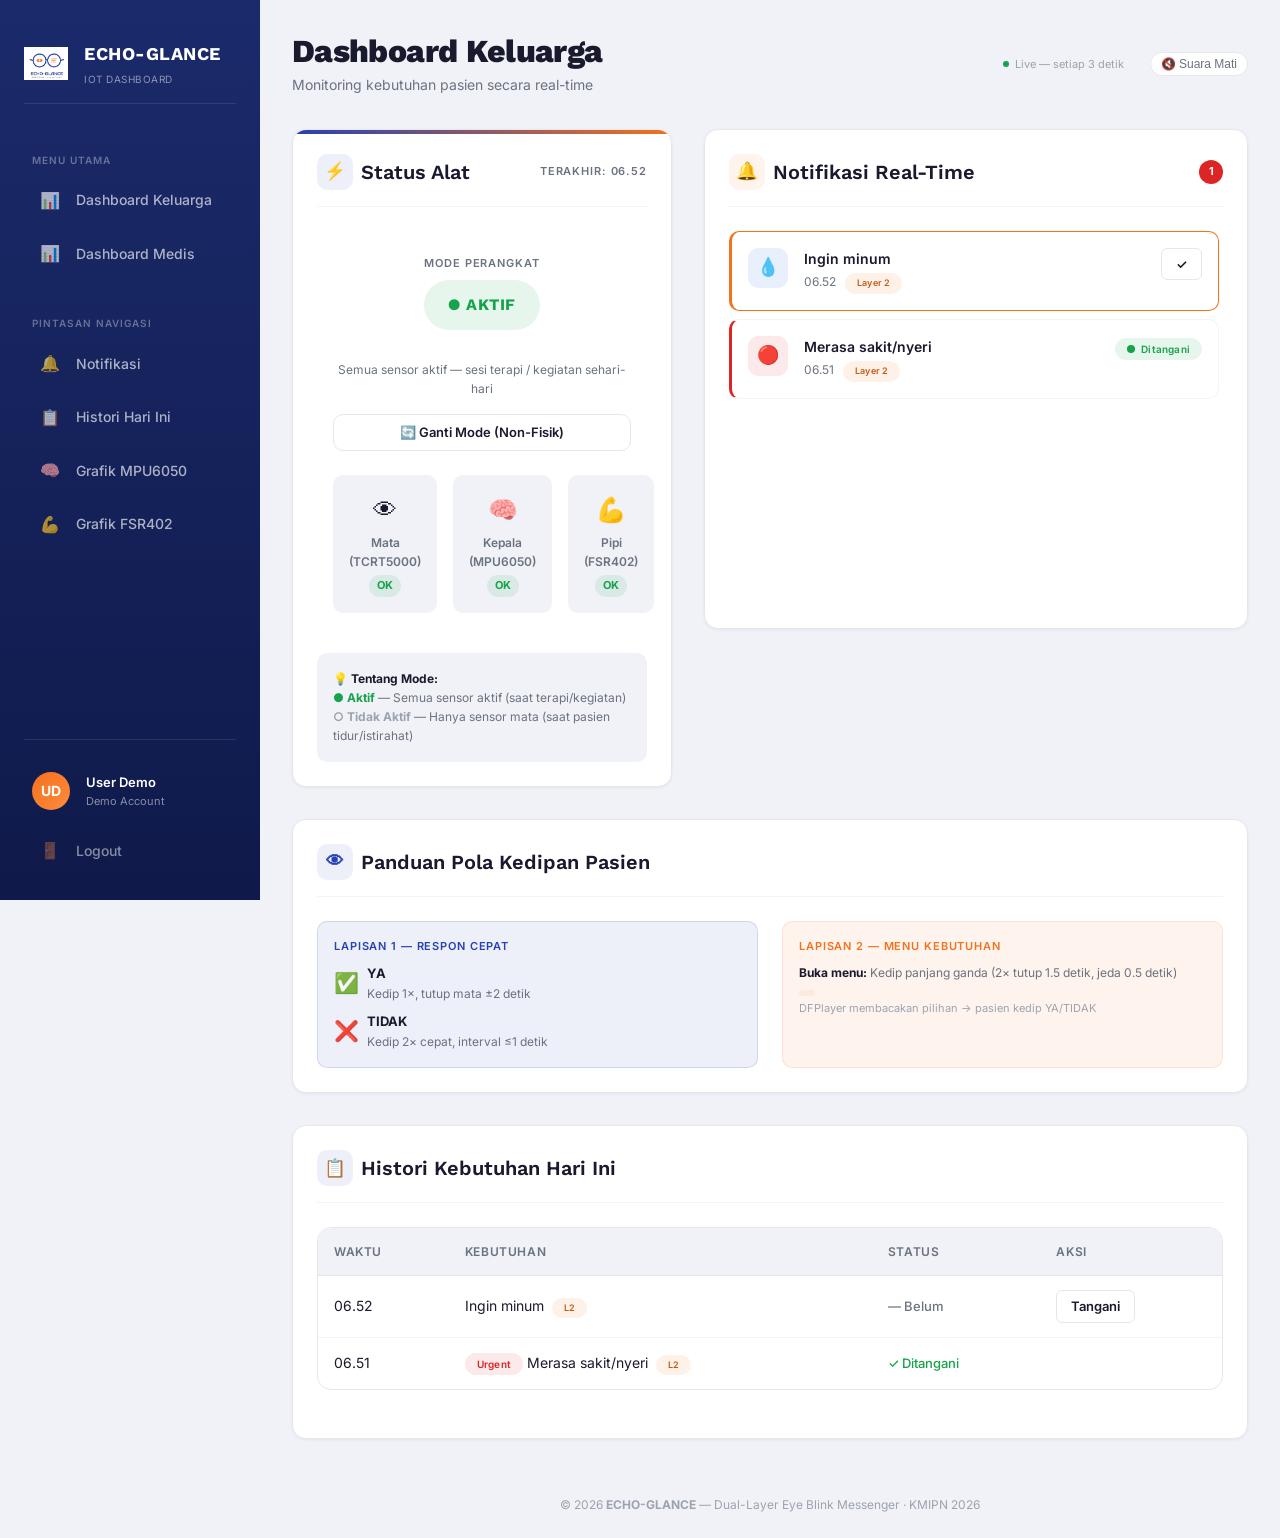
==== commit 9d798b0d: "Add files via upload" ====
--- a/dashboard-keluarga.html
+++ b/dashboard-keluarga.html
@@ -106,6 +106,10 @@
                     Memuat status perangkat...
                 </p>
 
+                <button class="btn btn-outline" style="width:100%; margin-bottom:var(--space-md); padding:8px; font-size:0.8125rem; display:flex; justify-content:center; align-items:center; gap:8px;" onclick="EchoGlance.toggleMode()">
+                    🔄 Ganti Mode (Non-Fisik)
+                </button>
+
                 <div class="sensor-grid">
                     <div class="sensor-item">
                         <span class="sensor-icon">👁</span>
